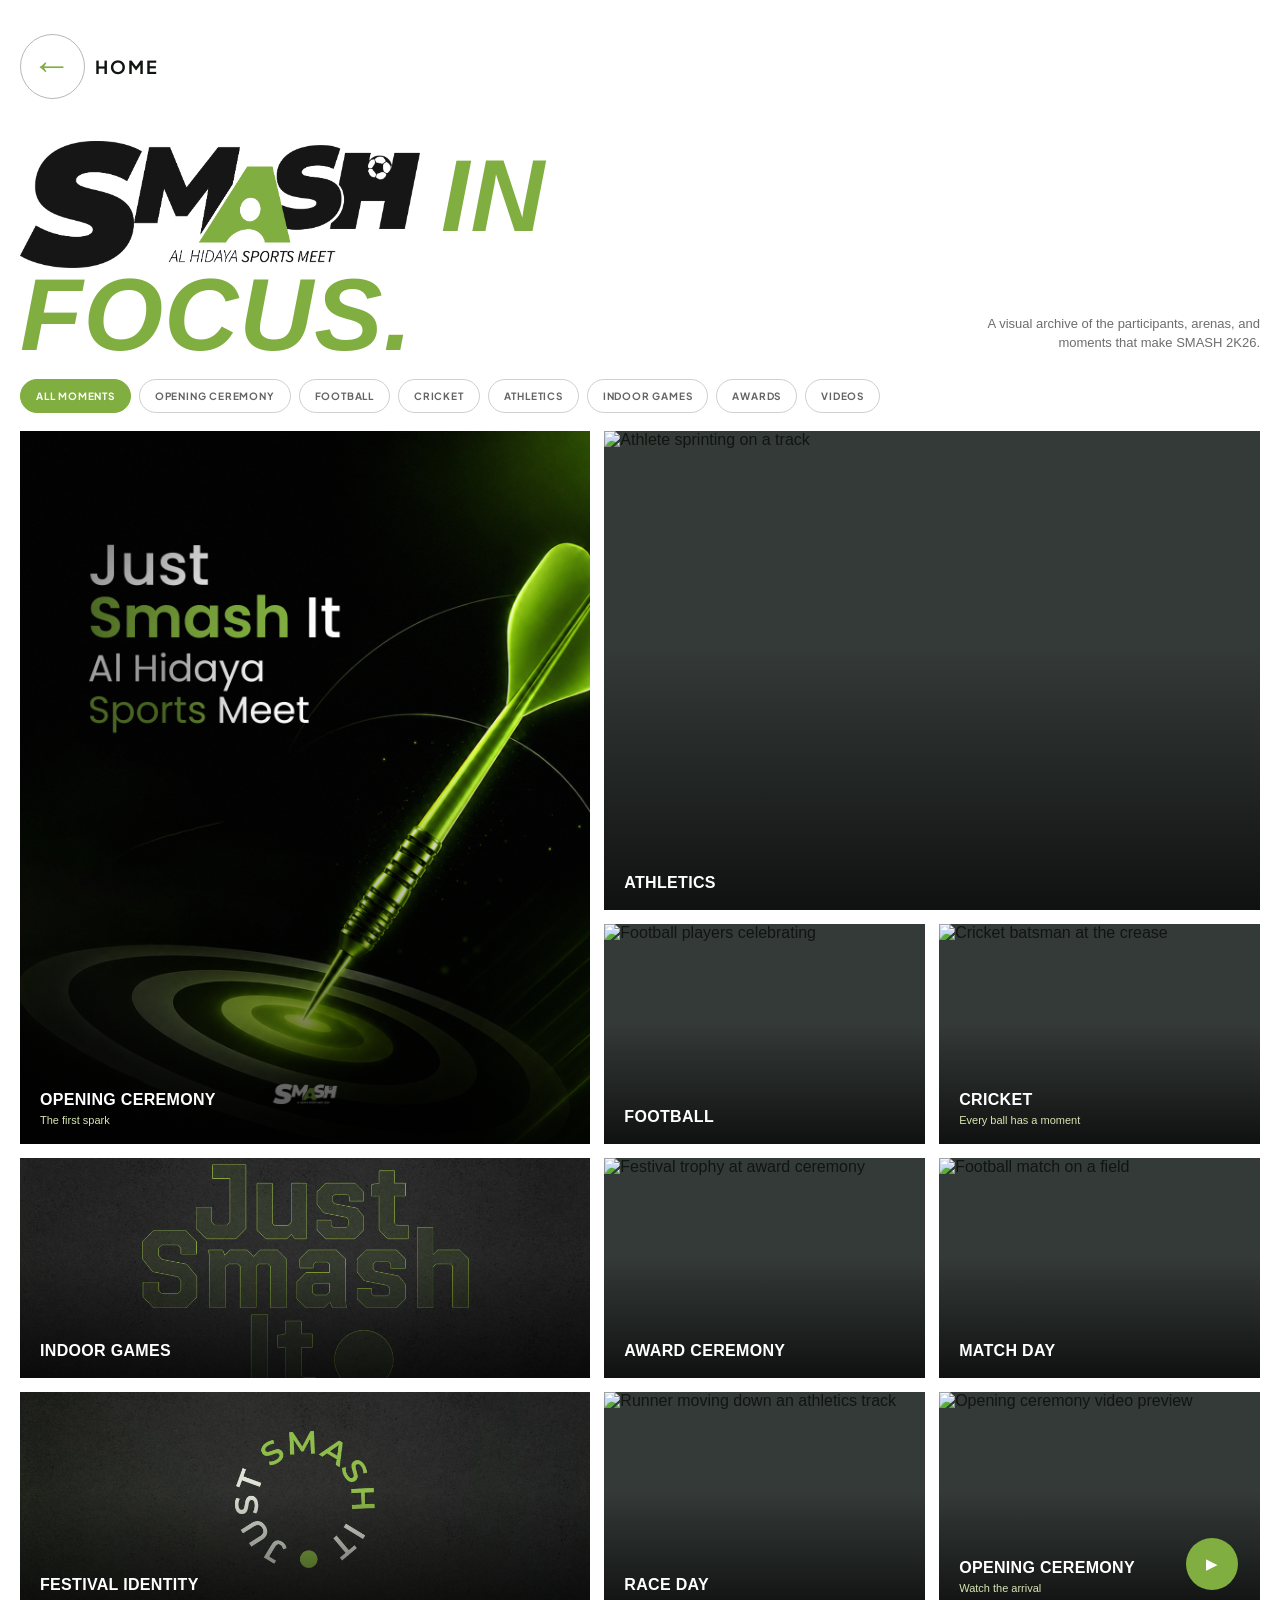
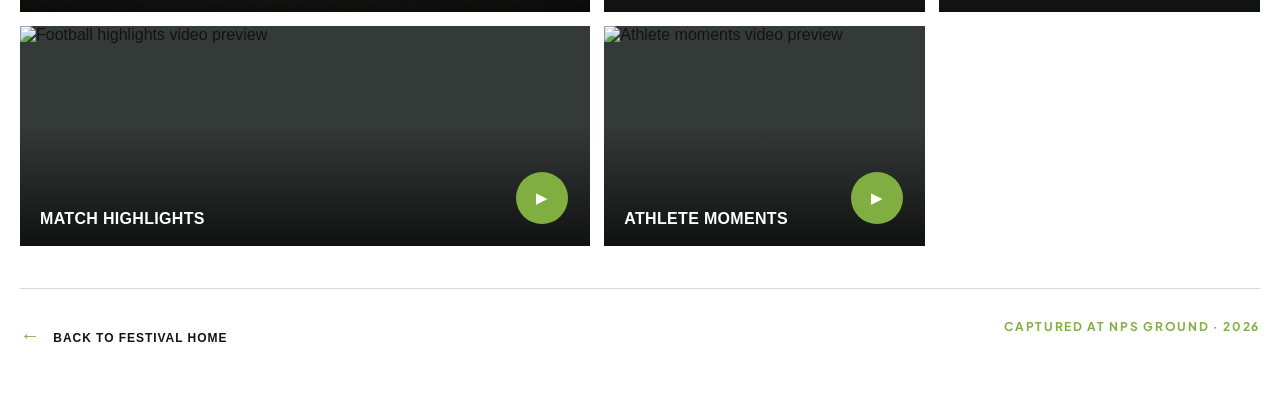
==== gallery.html @ e59796a3 "Add files via upload" ====
<!DOCTYPE html>
<html lang="en">
<head>
  <meta charset="UTF-8">
  <meta name="viewport" content="width=device-width, initial-scale=1.0">
  <link rel="stylesheet" href="style.css">
      <link rel="icon" type="image/x-icon" href="./favicon.ico">
  <link rel="preconnect" href="https://fonts.googleapis.com">
  <link rel="preconnect" href="https://fonts.gstatic.com" crossorigin>
  <link href="https://fonts.googleapis.com/css2?family=Barlow+Condensed:ital,wght@0,800;0,900;1,900&family=Plus+Jakarta+Sans:wght@400;500;600;700;800&display=swap" rel="stylesheet">
  <link rel="stylesheet" href="https://fonts.googleapis.com/css2?family=Material+Symbols+Outlined:opsz,wght,FILL,GRAD@20..48,100..700,0..1,-50..200&icon_names=arrow_forward">
  <title>Gallery | Smash 2K26</title>
  <style>
    body.gallery-page { display: block; padding: 0; background: #fff; color: #101511; }
    .gallery-shell { width: min(1968px, calc(100% - 40px)); min-height: 100vh; margin: 0 auto; }
    .gallery-main { position: relative; min-height: 100vh; padding: 34px 0 56px; background: #fff; color: #101511; }
    .gallery-home { display: inline-flex; align-items: center; gap: 10px; color: #101511; font: 700 18px var(--font-ui); letter-spacing: .12em; text-transform: uppercase; }
    .gallery-home span { display: flex; align-items: center; justify-content: center; width: 65px; height: 65px; padding: 5px 2px 8px 2px; place-items: center; border: 1px solid rgba(16,21,17,.3); border-radius: 50%; color: #81ae40; font-size: 40px; transition: transform .25s ease, background .25s ease; }
    .gallery-home:hover span { transform: translateX(-3px); background: rgba(113,128,68,.12); }
    .gallery-heading { display: flex; align-items: end; justify-content: space-between; gap: 20px; margin: 42px 0 22px; }
    .gallery-heading h1 { font: 800 clamp(48px, 8vw, 118px)/.82 var(--font-display); letter-spacing: .01em; text-transform: uppercase; }
    .gallery-heading .galogo { display: inline-block; width: 400px; height: auto; max-width: 50vw; vertical-align: middle; object-fit: contain; }
    .gallery-heading h1 em { color: #81ae40; font-style: italic; font-weight: 800; }
    .gallery-heading p { max-width: 280px; margin-bottom: 4px; color: rgba(16,21,17,.62); font-size: 13px; line-height: 1.5; text-align: right; }
    .gallery-controls { display: flex; flex-wrap: wrap; gap: 8px; margin-bottom: 18px; }
    .gallery-filter { padding: 10px 15px; border: 1px solid rgba(16,21,17,.2); border-radius: 999px; color: rgba(16,21,17,.66); background: transparent; cursor: pointer; font: 700 10px var(--font-ui); letter-spacing: .08em; text-transform: uppercase; transition: .25s ease; }
    .gallery-filter:hover, .gallery-filter.is-active { border-color: #81ae40; color: #fff; background: #81ae40; }
    .gallery-page .gallery-grid { display: grid; grid-template-columns: minmax(0, 1.6fr) minmax(0, .9fr) minmax(0, .9fr); grid-template-rows: minmax(360px, 1fr) 220px; grid-auto-rows: 220px; gap: 14px; }
    .gallery-page .gallery-item { min-height: 0; background: #343a38; }
    .gallery-page .gallery-item { cursor: zoom-in; }
    .gallery-page .gallery-item.gallery-feature { grid-row: 1 / span 2; grid-column: 1; }
    .gallery-page .gallery-item:nth-child(2) { grid-row: 1; grid-column: 2 / span 2; }
    .gallery-page .gallery-item:nth-child(3) { grid-row: 2; grid-column: 2; }
    .gallery-page .gallery-item:nth-child(4) { grid-row: 2; grid-column: 3; }
    .gallery-page .gallery-item:nth-child(n + 5) { grid-column: auto; grid-row: auto; }
    .gallery-page .gallery-item.is-hidden { display: none; }
    .gallery-page .gallery-item img { display: block; width: 100%; height: 100%; object-fit: cover; transition: transform .65s var(--ease-cinematic), filter .4s ease; }
    .gallery-page .gallery-item:hover img { transform: scale(1.05); filter: saturate(1.15); }
    .gallery-page .gallery-item figcaption { font-size: clamp(15px, 1.25vw, 22px); letter-spacing: .02em; }
    .gallery-page .gallery-item figcaption small { font-weight: 500; letter-spacing: 0; }
    .video-card { cursor: pointer; }
    .video-play { position: absolute; z-index: 2; bottom: 22px; right: 22px; display: grid; width: 52px; height: 52px; place-items: center; border-radius: 50%; color: #fff; background: #81ae40; font-size: 15px; transition: transform .3s ease; }
    .video-card:hover .video-play { transform: scale(1.1); }
    .media-modal { position: fixed; inset: 0; z-index: 2000; display: grid; place-items: center; padding: 70px 24px 24px; background: rgba(5, 6, 7, .94); opacity: 0; pointer-events: none; transition: opacity .3s ease; }
    .media-modal.is-open { opacity: 1; pointer-events: auto; }
    .media-modal-content { width: min(1100px, 100%); max-height: 82vh; display: grid; place-items: center; }
    .media-modal-content img, .media-modal-content video { display: block; width: 100%; max-height: 82vh; object-fit: contain; box-shadow: 0 25px 80px rgba(0,0,0,.55); }
    .media-modal-close { position: absolute; top: 26px; right: 30px; display: grid; width: 48px; height: 48px; place-items: center; border: 1px solid rgba(255,255,255,.25); border-radius: 50%; color: #fff; background: rgba(255,255,255,.08); font-size: 30px; cursor: pointer; }
    .gallery-footer { display: flex; align-items: center; justify-content: space-between; gap: 24px; padding: 30px 0 0; border-top: 1px solid rgba(16,21,17,.16); margin-top: 42px; }
    .gallery-back { color: #101511; font-size: 12px; font-weight: 700; letter-spacing: .08em; text-transform: uppercase; }
    .gallery-back span { color: #81ae40; font-size: 20px; margin-right: 8px; }
    @media (max-width: 760px) {
      .gallery-shell { width: calc(100% - 28px); }
      .gallery-main { padding: 24px 0 50px; }
      .gallery-heading { align-items: start; flex-direction: column; margin: 34px 0 20px; }
      .gallery-heading p { max-width: 360px; margin-bottom: 0; text-align: left; }
      .gallery-page .gallery-grid { grid-template-columns: 1fr 1fr; grid-template-rows: 55vw 34vw; grid-auto-rows: 190px; gap: 9px; }
      .gallery-page .gallery-item.gallery-feature { grid-row: 1; grid-column: 1 / span 2; }
      .gallery-page .gallery-item:nth-child(2) { grid-row: 2; grid-column: 1 / span 2; }
      .gallery-page .gallery-item:nth-child(3), .gallery-page .gallery-item:nth-child(4) { grid-row: auto; grid-column: auto; }
      .gallery-footer { align-items: start; flex-direction: column; }
      .gallery-heading .galogo { width: 120px; max-width: 55vw; }
    }
  </style>
</head>
<body class="gallery-page">
  <main class="gallery-shell">
    <section class="gallery-main" aria-label="Festival photo gallery">
      <a class="gallery-home" href="index.html#home"><span aria-hidden="true">←</span> Home</a>
      <div class="gallery-heading"><h1> <img src="./Asset 4.png" alt="" class="galogo"> <em>in focus.</em></h1><p>A visual archive of the participants, arenas, and moments that make SMASH 2K26.</p></div>
      <div class="gallery-controls" role="group" aria-label="Filter gallery by category">
        <button class="gallery-filter is-active" data-filter="all">All moments</button><button class="gallery-filter" data-filter="opening">Opening Ceremony</button><button class="gallery-filter" data-filter="football">Football</button><button class="gallery-filter" data-filter="cricket">Cricket</button><button class="gallery-filter" data-filter="athletics">Athletics</button><button class="gallery-filter" data-filter="indoor">Indoor Games</button><button class="gallery-filter" data-filter="awards">Awards</button><button class="gallery-filter" data-filter="video">Videos</button>
      </div>
      <div class="gallery-grid">
        <figure class="gallery-item gallery-feature" data-category="opening"><img src="./Artboard 12.jpg" alt="SMASH 2K26 sports meet opening artwork"><figcaption>Opening Ceremony <small>The first spark</small></figcaption></figure>
        <figure class="gallery-item" data-category="athletics"><img src="https://images.unsplash.com/photo-1461896836934-ffe607ba8211?q=80&w=1000&auto=format&fit=crop" alt="Athlete sprinting on a track"><figcaption>Athletics</figcaption></figure>
        <figure class="gallery-item" data-category="football"><img src="https://images.unsplash.com/photo-1518609878373-06d740f60d8b?q=80&w=1000&auto=format&fit=crop" alt="Football players celebrating"><figcaption>Football</figcaption></figure>
        <figure class="gallery-item gallery-wide" data-category="cricket"><img src="https://images.unsplash.com/photo-1531415074968-036ba1b575da?q=80&w=1400&auto=format&fit=crop" alt="Cricket batsman at the crease"><figcaption>Cricket <small>Every ball has a moment</small></figcaption></figure>
        <figure class="gallery-item" data-category="indoor"><img src="./1789043104189-667914839.jpg" alt="SMASH 2K26 indoor sports artwork"><figcaption>Indoor Games</figcaption></figure>
        <figure class="gallery-item" data-category="awards"><img src="https://images.unsplash.com/photo-1569511166187-97eb6e387d50?q=80&w=1000&auto=format&fit=crop" alt="Festival trophy at award ceremony"><figcaption>Award Ceremony</figcaption></figure>
        <figure class="gallery-item" data-category="football"><img src="https://images.unsplash.com/photo-1579952363873-27f3bade9f55?q=80&w=1000&auto=format&fit=crop" alt="Football match on a field"><figcaption>Match Day</figcaption></figure>
        <figure class="gallery-item" data-category="opening"><img src="./1789043102961-45405661.jpg" alt="SMASH 2K26 branded festival graphic"><figcaption>Festival Identity</figcaption></figure>
        <figure class="gallery-item" data-category="athletics"><img src="https://images.unsplash.com/photo-1552674605-db6ffd4facb5?q=80&w=1000&auto=format&fit=crop" alt="Runner moving down an athletics track"><figcaption>Race Day</figcaption></figure>
        <figure class="gallery-item video-card gallery-wide" data-category="video" data-video="https://storage.googleapis.com/coverr-main/mp4/Mt_Baker.mp4" data-poster="https://images.unsplash.com/photo-1461896836934-ffe607ba8211?q=80&w=1400&auto=format&fit=crop"><img src="https://images.unsplash.com/photo-1461896836934-ffe607ba8211?q=80&w=1400&auto=format&fit=crop" alt="Opening ceremony video preview"><span class="video-play" aria-hidden="true">▶</span><figcaption>Opening Ceremony <small>Watch the arrival</small></figcaption></figure>
        <figure class="gallery-item video-card" data-category="video" data-video="https://storage.googleapis.com/coverr-main/mp4/Footboys.mp4" data-poster="https://images.unsplash.com/photo-1579952363873-27f3bade9f55?q=80&w=1000&auto=format&fit=crop"><img src="https://images.unsplash.com/photo-1579952363873-27f3bade9f55?q=80&w=1000&auto=format&fit=crop" alt="Football highlights video preview"><span class="video-play" aria-hidden="true">▶</span><figcaption>Match Highlights</figcaption></figure>
        <figure class="gallery-item video-card" data-category="video" data-video="https://storage.googleapis.com/coverr-main/mp4/Footage-of-a-sportsman-running-on-a-treadmill.mp4" data-poster="https://images.unsplash.com/photo-1552674605-db6ffd4facb5?q=80&w=1000&auto=format&fit=crop"><img src="https://images.unsplash.com/photo-1552674605-db6ffd4facb5?q=80&w=1000&auto=format&fit=crop" alt="Athlete moments video preview"><span class="video-play" aria-hidden="true">▶</span><figcaption>Athlete Moments</figcaption></figure>
      </div>
      <div class="gallery-footer"><a class="gallery-back" href="index.html#gallery"><span>←</span> Back to festival home</a><span class="section-kicker">Captured at NPS Ground · 2026</span></div>
    </section>
  </main>

  <div class="media-modal" id="mediaModal" role="dialog" aria-modal="true" aria-label="Gallery preview" aria-hidden="true">
    <button class="media-modal-close" type="button" aria-label="Close preview">&times;</button>
    <div class="media-modal-content" id="mediaModalContent"></div>
  </div>

  <script>
    const mediaModal = document.getElementById('mediaModal');
    const mediaModalContent = document.getElementById('mediaModalContent');
    const closeMediaModal = () => {
      mediaModal.classList.remove('is-open');
      mediaModal.setAttribute('aria-hidden', 'true');
      mediaModalContent.replaceChildren();
      document.body.style.overflow = '';
    };

    document.querySelectorAll('.gallery-filter').forEach((button) => {
      button.addEventListener('click', () => {
        document.querySelectorAll('.gallery-filter').forEach((item) => item.classList.remove('is-active'));
        button.classList.add('is-active');
        const filter = button.dataset.filter;
        document.querySelectorAll('.gallery-item').forEach((item) => {
          item.classList.toggle('is-hidden', filter !== 'all' && item.dataset.category !== filter);
        });
      });
    });

    document.querySelectorAll('.gallery-item').forEach((item) => {
      item.addEventListener('click', () => {
        const videoUrl = item.dataset.video;
        const image = item.querySelector('img');
        const media = videoUrl ? document.createElement('video') : document.createElement('img');

        if (videoUrl) {
          media.src = videoUrl;
          media.poster = item.dataset.poster || image?.src || '';
          media.controls = true;
          media.autoplay = true;
          media.playsInline = true;
        } else {
          media.removeAttribute('controls');
          media.src = image.src;
          media.alt = image.alt;
        }

        mediaModalContent.replaceChildren(media);
        mediaModal.classList.add('is-open');
        mediaModal.setAttribute('aria-hidden', 'false');
        document.body.style.overflow = 'hidden';
      });
    });

    document.querySelector('.media-modal-close').addEventListener('click', closeMediaModal);
    mediaModal.addEventListener('click', (event) => {
      if (event.target === mediaModal) closeMediaModal();
    });
    document.addEventListener('keydown', (event) => {
      if (event.key === 'Escape' && mediaModal.classList.contains('is-open')) closeMediaModal();
    });
  </script>
</body>
</html>
---- style.css ----
*{
    outline: none;
    font-family: "Poppins", sans-serif;
    border: none;
    padding: 0;
    margin: 0;
    box-sizing: border-box;
    text-decoration: none;
}


:root {
      --canvas-bg: #d7d8dc;
      --hero-bg: #050607;
      --hero-border: rgba(255, 255, 255, 0.08);
      
      --white: #ffffff;
      --text-main: #ffffff;
      --text-muted: rgba(255, 255, 255, 0.72);
      --text-subtle: rgba(255, 255, 255, 0.48);
      
      --glass-nav: rgba(255, 255, 255, 0.07);
      --glass-nav-border: rgba(255, 255, 255, 0.12);
      --nav-pill-active: rgba(255, 255, 255, 0.16);
      --nav-pill-active-border: rgba(255, 255, 255, 0.22);
      
      --glass-card: rgba(255, 255, 255, 0.09);
      --glass-card-border: rgba(255, 255, 255, 0.13);
      --glass-blur: 24px;
      
      --accent-lime: #c8ff5a;
      --accent-lime-hover: #d8ff72;
      --accent-dark: #0a0c08;

      --font-display: 'Barlow Condensed', -apple-system, sans-serif;
      --font-ui: 'Plus Jakarta Sans', -apple-system, BlinkMacSystemFont, 'Segoe UI', Roboto, sans-serif;
      
      --ease-cinematic: cubic-bezier(0.16, 1, 0.3, 1);
      --ease-spring: cubic-bezier(0.34, 1.35, 0.64, 1);
    }

    *, *::before, *::after {
      box-sizing: border-box;
      margin: 0;
      padding: 0;
      -webkit-font-smoothing: antialiased;
      -moz-osx-font-smoothing: grayscale;
    }

    html, body {
      width: 100%;
      min-height: 100vh;
      background-color: var(--canvas-bg);
      font-family: var(--font-ui);
      color: var(--text-main);
      overflow-x: hidden;
    }

    html,
    body,
    .schedule-table {
      scrollbar-width: none;
    }

    html::-webkit-scrollbar,
    body::-webkit-scrollbar,
    .schedule-table::-webkit-scrollbar {
      display: none;
      width: 0;
      height: 0;
    }

    html {
      scroll-behavior: auto;
      scroll-padding-top: 104px;
    }

    body {
      padding: 12px;
      display: flex;
      flex-direction: column;
      align-items: center;
      justify-content: flex-start;
      gap: 18px;
    }

    @media (min-width: 1024px) {
      body {
        padding: 18px;
        min-height: 100vh;
      }
    }

    .hero-container {
      position: relative;
      width: 100%;
      max-width: 1720px;
      min-height: calc(100vh - 24px);
      background-color: var(--hero-bg);
      border-radius: 8px;
      border: 1px solid var(--hero-border);
      overflow: hidden;
      display: flex;
      flex-direction: column;
      justify-content: space-between;
      box-shadow: 0 35px 70px -15px rgba(0, 0, 0, 0.45);
    }

    @media (min-width: 1024px) {
      .hero-container {
        height: calc(100vh - 36px);
        min-height: 720px;
        max-height: 1080px;
        border-radius: 12px;
      }
    }

    /* Background athlete imagery */
    .hero-visual {
      position: absolute;
      inset: 0;
      z-index: 1;
      pointer-events: none;
      overflow: hidden;
    }

    .hero-visual-media {
      width: 100%;
      height: 100%;
      object-fit: cover;
      object-position: 72% 38%;
      transform: scale(1.03);
      transition: transform 1.2s var(--ease-cinematic);
      will-change: transform;
      filter: contrast(1.08) saturate(1.04) brightness(0.92);
    }

    @media (min-width: 1280px) {
      .hero-visual-media {
        object-position: 70% 32%;
      }
    }

    /* Multi-stage cinematic gradients for readability */
    .hero-scrim {
      position: absolute;
      inset: 0;
      z-index: 2;
      pointer-events: none;
      background:
        linear-gradient(90deg, 
          rgba(5, 6, 7, 0.95) 0%, 
          rgba(5, 6, 7, 0.85) 34%, 
          rgba(5, 6, 7, 0.42) 60%, 
          rgba(5, 6, 7, 0.15) 80%,
          rgba(5, 6, 7, 0.35) 100%
        ),
        linear-gradient(0deg, 
          rgba(5, 6, 7, 0.95) 0%, 
          rgba(5, 6, 7, 0.65) 24%, 
          transparent 54%
        ),
        linear-gradient(180deg, 
          rgba(5, 6, 7, 0.65) 0%, 
          transparent 22%
        );
    }

    .site-header {
      position: fixed;
      top: 18px;
      left: 18px;
      right: 18px;
      z-index: 1000;
      display: flex;
      align-items: center;
      justify-content: space-between;
      padding: 0;
      width: auto;
    }

    @media (min-width: 1024px) {
      .site-header {
        top: 60px;
        left: max(60px, calc((100vw - 1720px) / 2 + 42px));
        right: max(60px, calc((100vw - 1720px) / 2 + 42px));
        z-index: 1000;
      }
    }

    /* Left circular brand logo with image */
    .brand-logo {
      display: flex;
      align-items: center;
      justify-content: center;
      width: 200px;
      height: 62px;
      border-radius: 300px;
      background: var(--white);
      text-decoration: none;
      box-shadow: 0 10px 25px rgba(0, 0, 0, 0.35);
      transition: transform 0.35s var(--ease-spring), box-shadow 0.35s ease;
      flex-shrink: 0;
      position: relative;
      z-index: 12;
      overflow: hidden;
      padding: 15px 20px 15px 20px;
    }

    .brand-logo:hover {
      transform: scale(1.06);
      box-shadow: 0 14px 30px rgba(0, 0, 0, 0.45);
    }

    .brand-logo-img {
      width: 180px;
      height: 50px;
      display: block;
    }

    .nav-pill-wrapper {
      display: none;
      position: relative;
    }

    @media (min-width: 900px) {
      .nav-pill-wrapper {
        display: flex;
        align-items: center;
        background: var(--glass-nav);
        backdrop-filter: blur(var(--glass-blur));
        -webkit-backdrop-filter: blur(var(--glass-blur));
        border: 1px solid var(--glass-nav-border);
        border-radius: 9999px;
        padding: 6px;
        height: 62px;
        box-shadow: 0 16px 36px rgba(0, 0, 0, 0.3);
        position: relative;
        isolation: isolate;
      }

      .nav-pill-wrapper {
        position: fixed;
        top: 60px;
        left: 50%;
        z-index: 1000;
        transform: translateX(-50%);
      }
    }

    /* Fluid sliding capsule pill that glides on click/hover */
    .nav-slider-indicator {
      position: absolute;
      top: 6px;
      bottom: 6px;
      left: 0;
      border-radius: 9999px;
      background: var(--nav-pill-active);
      border: 1px solid var(--nav-pill-active-border);
      backdrop-filter: blur(14px);
      box-shadow: 0 4px 14px rgba(0, 0, 0, 0.3), inset 0 1px 1px rgba(255, 255, 255, 0.2);
      transition: transform 0.36s cubic-bezier(0.22, 1, 0.36, 1), 
                  width 0.36s cubic-bezier(0.22, 1, 0.36, 1), 
                  opacity 0.2s ease;
      pointer-events: none;
      z-index: 1;
      opacity: 0;
      transform: translateX(0);
    }

    .nav-pill-list {
      display: flex;
      align-items: center;
      list-style: none;
      gap: 2px;
      position: relative;
      z-index: 2;
    }

    .nav-pill-link {
      display: inline-flex;
      align-items: center;
      justify-content: center;
      padding: 10px 24px;
      color: rgba(255, 255, 255, 0.78);
      font-size: 15px;
      font-weight: 600;
      letter-spacing: -0.2px;
      text-decoration: none;
      border-radius: 9999px;
      transition: color 0.25s ease;
      position: relative;
      cursor: pointer;
      user-select: none;
    }

    .nav-pill-link:hover {
      color: var(--white);
    }

    .nav-pill-link.active {
      color: var(--white);
    }

    .nav-pill-wrapper.is-light-surface .nav-pill-link {
      color: rgba(16, 21, 17, 0.72);
    }

    .nav-pill-wrapper.is-light-surface .nav-pill-link:hover,
    .nav-pill-wrapper.is-light-surface .nav-pill-link.active {
      color: #101511;
    }

    .nav-pill-wrapper.is-light-surface .nav-slider-indicator {
      background: rgba(16, 21, 17, 0.1);
      border-color: rgba(16, 21, 17, 0.18);
      box-shadow: 0 4px 14px rgba(16, 21, 17, 0.12), inset 0 1px 1px rgba(255, 255, 255, 0.45);
    }

    .header-actions {
      display: flex;
      align-items: center;
      gap: 12px;
      z-index: 12;
    }

   .results{
    display: flex;
    align-items: center;
    justify-content: center;
    gap: 12px;
    padding: 5px 5px 5px 15px;
    background: var(--accent-lime);
    border:none;
    height: 62px;
    width: 135px;
    border-radius: 9999px;
    font-size: 15px;
    font-weight: 400;
    color: var(--accent-dark);
    transition:  0.6s ease, transform 0.6s ease;
    cursor: pointer;
    box-shadow: rgba(0, 0, 0, 0.35) 0px 5px 15px;
   }

   .icon{
    display: flex;
    align-items: center;
    justify-content: center;
    width: 50px;
    height: 50px;
    border-radius: 50%;
    background: var(--accent-dark);
    color: var(--accent-lime);
    transform: rotate(-45deg);
    transition: 0.4s ease, transform 0.4s ease;
   }

   .hero-body{
    position: relative;
    z-index: 5;
    top: 230px;
    margin-top: auto;   
    margin-bottom: auto;
   }

   .results:hover{
    background: var(--accent-lime-hover);
   }

   .results:hover .icon{
    transform: rotate(0deg);
   }


.material-symbols-outlined {
  font-variation-settings:
  'FILL' 0,
  'wght' 400,
  'GRAD' 0,
  'opsz' 24
  
}


    .mobile-nav-toggle {
      display: flex;
      align-items: center;
      justify-content: center;
      width: 54px;
      height: 54px;
      border-radius: 50%;
      background: var(--glass-nav);
      backdrop-filter: blur(var(--glass-blur));
      border: 1px solid var(--glass-nav-border);
      color: var(--white);
      cursor: pointer;
      border: none;
      outline: none;
      transition: background 0.2s ease;
    }

    .mobile-nav-icon {
      transition: opacity 0.2s ease, transform 0.2s ease;
    }

    .mobile-nav-icon-close {
      position: absolute;
      opacity: 0;
      transform: rotate(-90deg) scale(.7);
    }

    .mobile-nav-toggle.is-open .mobile-nav-icon-menu {
      opacity: 0;
      transform: rotate(90deg) scale(.7);
    }

    .mobile-nav-toggle.is-open .mobile-nav-icon-close {
      opacity: 1;
      transform: rotate(0) scale(1);
    }

    @media (min-width: 900px) {
      .mobile-nav-toggle {
        display: none;
      }
    }

    .hero-body {
      position: relative;
      z-index: 5;
      padding: 30px 24px 30px 24px;
      width: 100%;
      display: flex;
      flex-direction: column;
      justify-content: center;
      margin-top: auto;
      margin-bottom: auto;
    }

    @media (min-width: 1024px) {
      .hero-body {
        padding: 0 42px;
        margin-top: 5vh;
        margin-bottom: auto;
      }
    }



    .herotitlelogo{
      width: min(900px, 100%);
      height: auto;
        margin-bottom: 10px;
    }



    @media (min-width: 768px) {
      .hero-title span.highlight-italic {
        -webkit-text-stroke: 2.5px rgba(255, 255, 255, 0.95);
      }
    }

    .hero-footer {
      position: relative;
      z-index: 10;
      display: flex;
      flex-direction: column;
      gap: 24px;
      padding: 24px;
      width: 100%;
      align-items: flex-start;
    }

    @media (min-width: 1024px) {
      .hero-footer {
        flex-direction: row;
        align-items: flex-end;
        justify-content: space-between;
        padding: 0 42px 42px 42px;
        gap: 32px;
      }
    }

    .hero-narrative {
      max-width: 440px;
      font-size: clamp(14px, 1.05vw, 17px);
      line-height: 1.48;
      color: var(--text-muted);
      font-weight: 500;
      letter-spacing: -0.1px;
    }

    @media (min-width: 1024px) {
      .hero-narrative {
        margin-bottom: 6px;
      }
    }

    .event-info-card {
      background: var(--glass-card);
      backdrop-filter: blur(var(--glass-blur));
      -webkit-backdrop-filter: blur(var(--glass-blur));
      border: 1px solid var(--glass-card-border);
      border-radius: 28px;
      padding: 12px 24px 12px 14px;
      display: flex;
      align-items: center;
      gap: 16px;
      box-shadow: 0 20px 40px rgba(0, 0, 0, 0.35);
      transition: border-color 0.3s ease, transform 0.3s ease;
      text-decoration: none;
      color: inherit;
    }

    .event-info-card:hover {
      border-color: rgba(200, 255, 90, 0.4);
      transform: translateY(-2px);
    }

    .event-icon-badge {
      width: 58px;
      height: 58px;
      border-radius: 18px;
      background-color: var(--accent-lime);
      color: var(--accent-dark);
      display: flex;
      align-items: center;
      justify-content: center;
      flex-shrink: 0;
      box-shadow: 0 8px 20px rgba(200, 255, 90, 0.3);
      transition: transform 0.3s var(--ease-spring);
    }

    .event-info-card:hover .event-icon-badge {
      transform: scale(1.06) rotate(3deg);
    }

    .event-icon-badge svg {
      width: 28px;
      height: 28px;
      fill: currentColor;
    }

    .event-meta {
      display: flex;
      flex-direction: column;
      gap: 3px;
    }

    .event-meta-dates {
      font-size: 17px;
      font-weight: 700;
      color: var(--white);
      letter-spacing: -0.2px;
    }

    .event-meta-venue {
      font-size: 13.5px;
      color: var(--text-muted);
      font-weight: 500;
      display: flex;
      align-items: center;
      gap: 5px;
    }

    .event-meta-venue svg {
      width: 13px;
      height: 13px;
      fill: var(--accent-lime);
      flex-shrink: 0;
    }

    @keyframes heroFadeIn {
      from {
        opacity: 0;
        transform: translateY(18px);
      }
      to {
        opacity: 1;
        transform: translateY(0);
      }
    }

    .animate-in {
      animation: heroFadeIn 0.9s var(--ease-cinematic) forwards;
    }

    .delay-1 { animation-delay: 0.1s; }
    .delay-2 { animation-delay: 0.25s; }
    .delay-3 { animation-delay: 0.4s; }

    .scroll-reveal {
      opacity: 0;
      filter: blur(4px);
      transform: translate3d(0, 64px, 0) scale(.975);
      transform-origin: center bottom;
      transition: opacity 0.9s var(--ease-cinematic), transform 0.9s var(--ease-cinematic), filter 0.9s ease;
      will-change: opacity, transform, filter;
    }

    .scroll-reveal > * {
      opacity: 0;
      transform: translate3d(0, 26px, 0);
      transition: opacity 0.7s var(--ease-cinematic), transform 0.7s var(--ease-cinematic);
      transition-delay: var(--reveal-delay, 0ms);
      will-change: opacity, transform;
    }

    .scroll-reveal.is-visible {
      opacity: 1;
      filter: blur(0);
      transform: translate3d(0, 0, 0) scale(1);
    }

    .scroll-reveal.is-visible > * {
      opacity: 1;
      transform: translate3d(0, 0, 0);
    }

    /* Mobile Drawer */
    .mobile-drawer {
      position: fixed;
      inset: 0;
      background: rgba(5, 6, 7, 0.96);
      backdrop-filter: blur(28px);
      z-index: 99;
      display: flex;
      flex-direction: column;
      justify-content: center;
      align-items: center;
      gap: 28px;
      opacity: 0;
      pointer-events: none;
      transition: opacity 0.35s var(--ease-cinematic);
    }

    .mobile-drawer.is-open {
      opacity: 1;
      pointer-events: auto;
    }

    .mobile-drawer-close {
      position: absolute;
      top: 32px;
      right: 32px;
      width: 52px;
      height: 52px;
      border-radius: 50%;
      background: rgba(255, 255, 255, 0.1);
      border: 1px solid rgba(255, 255, 255, 0.2);
      color: var(--white);
      font-size: 28px;
      cursor: pointer;
      display: flex;
      align-items: center;
      justify-content: center;
    }

    .mobile-drawer a {
      color: var(--white);
      text-decoration: none;
      font-size: 28px;
      font-weight: 800;
      letter-spacing: -0.5px;
      text-transform: uppercase;
      transition: color 0.2s ease;
    }

    .mobile-drawer a:hover {
      color: var(--accent-lime);
    }

    @media (max-width: 899px) {
      .header-actions .btn-pill-live {
        height: 52px;
        padding: 0 20px;
        font-size: 14px;
      }
      .header-actions .btn-circle-arrow {
        width: 52px;
        height: 52px;
      }
      .brand-logo {
        width: 145px;
        height: 63px;
      }
      .herotitlelogo{
        margin-bottom: -60px;
      }
      .brand-logo-img {
        width: 100%;
        height: auto;
        max-height: 42px;
        object-fit: contain;
      }
      .hero-container {
        min-height: 94vh;
      }
      .hero-body {
        top: 0;
      }
    }

    @media (max-width: 640px) {
      body {
        padding: 8px;
      }
      .hero-container {
        border-radius: 8px;
        min-height: auto;
        padding-bottom: 24px;
        height: 650px;
      }
      .site-header {
        padding: 0;
      }
      .hero-body {
        padding: 42px 18px 24px 18px;
      }
      .hero-title {
        font-size: clamp(54px, 14.5vw, 82px);
        letter-spacing: -0.04em;
      }
      .hero-footer {
        padding: 12px 18px 0 18px;
        gap: 20px;
      }
      .event-info-card {
        width: 100%;
      }
      .hero-visual-media {
        object-position: 78% 28%;
        opacity: 0.88;
      }
    }

    @media (prefers-reduced-motion: reduce) {
      *, *::before, *::after {
        animation-duration: 0.01ms !important;
        transition-duration: 0.01ms !important;
      }

      .scroll-reveal {
        opacity: 1;
        filter: none;
        transform: none;
      }

      .scroll-reveal > * {
        opacity: 1;
        transform: none;
        transition: none;
      }
    }

    .site-content { width: 100%; max-width: 1720px; color: #101511; background: #f4f5ef; }
    .content-section { padding: clamp(72px, 9vw, 150px) clamp(24px, 6vw, 100px); }
    .section-kicker { display: block; margin-bottom: 18px; color: #81ae40; font: 700 12px var(--font-ui); letter-spacing: .14em; text-transform: uppercase; }
    .section-heading h2, .results-cta h2 { font: 800 clamp(42px, 6vw, 88px)/.91 var(--font-display); letter-spacing: -.02em; text-transform: uppercase; }
    .section-heading h2 em, .results-cta h2 em { color: #81ae40; font-style: italic; }
    .section-heading-row { display: flex; align-items: end; justify-content: space-between; gap: 32px; margin-bottom: 56px; }
    .section-heading-row > p { max-width: 320px; color: #667069; font-size: 15px; line-height: 1.6; }
    .about-section { background: #f4f5ef; }
    .about-grid { display: grid; grid-template-columns: 1.1fr .9fr; gap: 9vw; margin-top: 64px; }
    .intro-copy { max-width: 620px; font-size: clamp(22px, 2.1vw, 36px); line-height: 1.18; font-weight: 600; letter-spacing: -.03em; }
    .about-details { display: grid; grid-template-columns: repeat(3, 1fr); gap: 30px; margin-top: 70px; }
    .about-details div { border-top: 1px solid #cbd0c5; padding-top: 16px; }.about-details strong, .about-details p { display: block; font-size: 12px; }.about-details strong { color: #81ae40; text-transform: uppercase; letter-spacing: .08em; }.about-details p { margin-top: 12px; line-height: 1.5; color: #667069; }
    .stat-grid { display: grid; grid-template-columns: 1fr 1fr; border-top: 1px solid #cbd0c5; }.stat-card { min-height: 150px; padding: 22px 20px; border-bottom: 1px solid #cbd0c5; }.stat-card:nth-child(odd) { border-right: 1px solid #cbd0c5; }.stat-card strong { display: block; font: 800 clamp(42px, 5vw, 74px) var(--font-display); }.stat-card span { color: #667069; font-size: 13px; text-transform: uppercase; letter-spacing: .1em; }
    .sports-section { background: #101511; color: white; }.sports-section .section-heading h2 { color: white; }.sports-section .section-heading h2 em { color: var(--accent-lime); }.sports-section .section-heading-row > p { color: #a5ada3; }.sports-grid { display: grid; grid-template-columns: repeat(4, 1fr); gap: 12px; }.sport-card { position: relative; display: flex; align-items: end; min-height: 260px; overflow: hidden; color: white; background: #30382f; }.sport-card-wide { grid-column: span 2; }.sport-card img { position: absolute; inset: 0; width: 100%; height: 100%; object-fit: cover; opacity: .72; transition: transform .6s ease, opacity .4s ease; }.sport-card::after { content: ''; position: absolute; inset: 35% 0 0; background: linear-gradient(transparent, rgba(0,0,0,.8)); }.sport-card:hover img { transform: scale(1.07); opacity: .95; }.sport-card span { position: relative; z-index: 1; padding: 24px; font: 800 clamp(24px, 3vw, 40px) var(--font-display); text-transform: uppercase; }.sport-card b { position: absolute; z-index: 1; top: 18px; right: 20px; color: var(--accent-lime); font-size: 12px; }
    .schedule-section { background: #e7eadf; }.schedule-table { border-top: 1px solid #b8c0b5; }.schedule-row { display: grid; grid-template-columns: 2fr 1.2fr 1fr 1.2fr; gap: 20px; align-items: center; min-height: 78px; border-bottom: 1px solid #b8c0b5; font-size: 14px; }.schedule-row strong { font-size: 16px; }.schedule-head { min-height: 44px; color: #81ae40; font-size: 11px; font-weight: 700; letter-spacing: .12em; text-transform: uppercase; }.text-link { color: #101511; border-bottom: 1px solid #101511; padding-bottom: 7px; font-size: 13px; font-weight: 700; text-transform: uppercase; letter-spacing: .08em; }.text-link span { font-size: 18px; margin-left: 8px; }
    .results-cta { display: flex; align-items: center; justify-content: space-between; gap: 32px; padding: clamp(64px, 8vw, 120px) clamp(24px, 6vw, 100px); background: #c8ff5a; }.results-cta .section-kicker { color: #50611e; }.results-cta h2 em { color: #50611e; }.lime-button { display: inline-flex; align-items: center; gap: 30px; padding: 8px 8px 8px 24px; color: white; background: #101511; border-radius: 999px; font-size: 13px; font-weight: 700; text-transform: uppercase; white-space: nowrap; }.lime-button span { display: grid; width: 42px; height: 42px; place-items: center; border-radius: 50%; color: #101511; background: #c8ff5a; font-size: 20px; }
    .gallery-section { background: #f4f5ef; }.gallery-grid { display: grid; grid-template-columns: 1.3fr 1fr 1fr; grid-auto-rows: 240px; gap: 12px; }.gallery-item { position: relative; overflow: hidden; margin: 0; background: #c5c9bd; cursor: zoom-in; }.gallery-feature { grid-row: span 2; }.gallery-item img { width: 100%; height: 100%; object-fit: cover; transition: transform .6s ease; }.gallery-item:hover img { transform: scale(1.06); }.gallery-item::after { content: ''; position: absolute; inset: 45% 0 0; background: linear-gradient(transparent, rgba(0,0,0,.7)); }.gallery-item figcaption { position: absolute; z-index: 1; right: 20px; bottom: 18px; left: 20px; color: white; font-weight: 700; text-transform: uppercase; }.gallery-item small { display: block; margin-top: 5px; color: #d6e5b2; font-size: 11px; font-weight: 500; text-transform: none; }
    .index-media-modal { position: fixed; inset: 0; z-index: 2000; display: grid; place-items: center; padding: 70px 24px 24px; background: rgba(5, 6, 7, .94); opacity: 0; pointer-events: none; transition: opacity .3s ease; }
    .index-media-modal.is-open { opacity: 1; pointer-events: auto; }
    .index-media-modal img, .index-media-modal video { display: block; width: min(1100px, 100%); max-height: 82vh; object-fit: contain; box-shadow: 0 25px 80px rgba(0,0,0,.55); }
    .index-media-modal [hidden] { display: none !important; }
    .index-media-modal-close { position: absolute; top: 26px; right: 30px; display: grid; width: 48px; height: 48px; place-items: center; border: 1px solid rgba(255,255,255,.25); border-radius: 50%; color: #fff; background: rgba(255,255,255,.08); font-size: 30px; cursor: pointer; }
    .highlights-section { background: #d8ddd0; }.highlight-grid { display: grid; grid-template-columns: 1fr 1.2fr 1fr; gap: 12px; margin-top: 56px; }.highlight-card { position: relative; display: flex; min-height: 280px; padding: 24px; flex-direction: column; justify-content: flex-end; color: white; background: #202820; overflow: hidden; cursor: pointer; }.highlight-card:nth-child(2) { background: #292216; }.highlight-card:nth-child(3) { background: #17212a; }.highlight-card video { position: absolute; inset: 0; z-index: 0; width: 100%; height: 100%; object-fit: cover; opacity: .78; pointer-events: none; }.highlight-card::after { content: ''; position: absolute; inset: 35% 0 0; z-index: 1; background: linear-gradient(transparent, rgba(0,0,0,.82)); pointer-events: none; }.highlight-play { position: absolute; bottom: 24px; right: 24px; z-index: 3; display: grid; width: 56px; height: 56px; place-items: center; padding: 0 0 0 3px; border: 0; border-radius: 50%; color: #101511; background: #fff; font-size: 18px; line-height: 1; cursor: pointer; box-shadow: 0 8px 24px rgba(0,0,0,.3); transition: transform .3s var(--ease-spring), background .3s ease; }.highlight-card:hover .highlight-play, .highlight-play:focus-visible { transform: scale(1.1); background: var(--accent-lime); }.highlight-card strong, .highlight-card small { position: relative; z-index: 2; }.highlight-card strong { font: 800 30px var(--font-display); text-transform: uppercase; }.highlight-card small { margin-top: 8px; color: #d2dbd0; }
    .info-section { display: grid; grid-template-columns: 1fr 1fr; gap: 10vw; background: #f4f5ef; }.announcement { margin-top: 48px; padding-top: 16px; border-top: 1px solid #cbd0c5; }.announcement time { color: #81ae40; font-size: 11px; font-weight: 700; letter-spacing: .1em; }.announcement strong { display: block; margin-top: 12px; font: 800 25px var(--font-display); text-transform: uppercase; }.announcement p { margin-top: 7px; color: #667069; font-size: 14px; line-height: 1.5; }.venue-list { margin-top: 48px; border-top: 1px solid #cbd0c5; }.venue-list div { display: flex; justify-content: space-between; gap: 16px; padding: 18px 0; border-bottom: 1px solid #cbd0c5; }.venue-list strong { font: 800 21px var(--font-display); text-transform: uppercase; }.venue-list span { color: #667069; font-size: 12px; text-align: right; }
    .community-section { background: #101511; color: white; }.community-section .section-heading h2 { color: white; }.community-section .section-heading h2 em { color: var(--accent-lime); }.community-section .section-heading-row > p { color: #a5ada3; }.people-grid { display: grid; grid-template-columns: repeat(4, 1fr); gap: 12px; margin-top: 56px; }.people-grid div { min-height: 190px; padding: 22px; border: 1px solid #384238; }.people-grid b { display: block; color: var(--accent-lime); font-size: 12px; }.people-grid strong { display: block; margin-top: 56px; font: 800 25px var(--font-display); text-transform: uppercase; }.people-grid span { display: block; margin-top: 8px; color: #9da89d; font-size: 12px; line-height: 1.4; }
    .partners-section { background: #e7eadf; }.partner-row { display: flex; justify-content: space-between; align-items: center; gap: 30px; margin-top: 70px; padding: 32px 0; border-top: 1px solid #b8c0b5; border-bottom: 1px solid #b8c0b5; color: #535e51; font-size: clamp(18px, 2vw, 30px); font-weight: 800; letter-spacing: .04em; }.partner-row span:nth-child(2) { font-family: Georgia, serif; font-style: italic; font-weight: 400; }.partner-row span:nth-child(3) { font-size: .75em; letter-spacing: .18em; }.partner-row span:nth-child(5) { font-family: var(--font-display); letter-spacing: .1em; }
    .site-footer { padding: 70px clamp(24px, 6vw, 100px) 26px; color: white; background: #101511; }.footer-brand { display: flex; align-items: center; justify-content: space-between; padding-bottom: 70px; border-bottom: 1px solid #384238; }.footer-brand img { max-width: 240px; height: 64px; object-fit: contain; padding: 8px 20px; }.footer-brand p { color: #b8c2b4; font-size: 18px; line-height: 1.4; text-align: right; }.footer-links { display: flex; gap: 100px; padding: 48px 0; }.footer-links div { display: flex; flex-direction: column; gap: 12px; }.footer-links strong { margin-bottom: 5px; color: var(--accent-lime); font-size: 11px; letter-spacing: .12em; text-transform: uppercase; }.footer-links a { color: #c8d0c6; font-size: 14px; }.footer-bottom { display: flex; justify-content: space-between; gap: 20px; padding-top: 20px; color: #7e8b7b; border-top: 1px solid #384238; font-size: 11px; text-transform: uppercase; letter-spacing: .08em; }.footer-bottom a { color: var(--accent-lime); }
    @media (min-width: 761px) and (max-width: 1023px) { .content-section { padding: 88px 44px; }.sports-grid, .gallery-grid { grid-template-columns: 1fr 1fr; }.sport-card-wide { grid-column: span 2; }.gallery-feature { grid-row: span 2; }.highlight-grid, .people-grid { grid-template-columns: 1fr 1fr; }.highlight-card-tall { grid-row: span 2; }.info-section { grid-template-columns: 1fr; gap: 64px; }.partner-row { align-items: flex-start; flex-wrap: wrap; justify-content: flex-start; } }
    @media (max-width: 760px) { .content-section { padding: 74px 18px; }.about-grid, .info-section { grid-template-columns: 1fr; gap: 54px; }.about-details { grid-template-columns: 1fr; gap: 22px; margin-top: 42px; }.section-heading-row, .results-cta, .footer-brand { align-items: flex-start; flex-direction: column; }.sports-grid { grid-template-columns: 1fr 1fr; }.sport-card-wide { grid-column: span 2; }.sport-card { min-height: 190px; }.gallery-grid { grid-template-columns: 1fr 1fr; grid-auto-rows: 180px; }.gallery-feature { grid-row: span 2; }.highlight-grid, .people-grid { grid-template-columns: 1fr; }.highlight-card, .highlight-card-tall { min-height: 220px; }.schedule-table { overflow-x: auto; }.schedule-row { min-width: 650px; }.schedule-head { min-height: 42px; }.partner-row { align-items: flex-start; flex-wrap: wrap; justify-content: flex-start; }.footer-brand p { text-align: left; }.footer-links { gap: 54px; }.footer-bottom { align-items: flex-start; flex-direction: column; } }
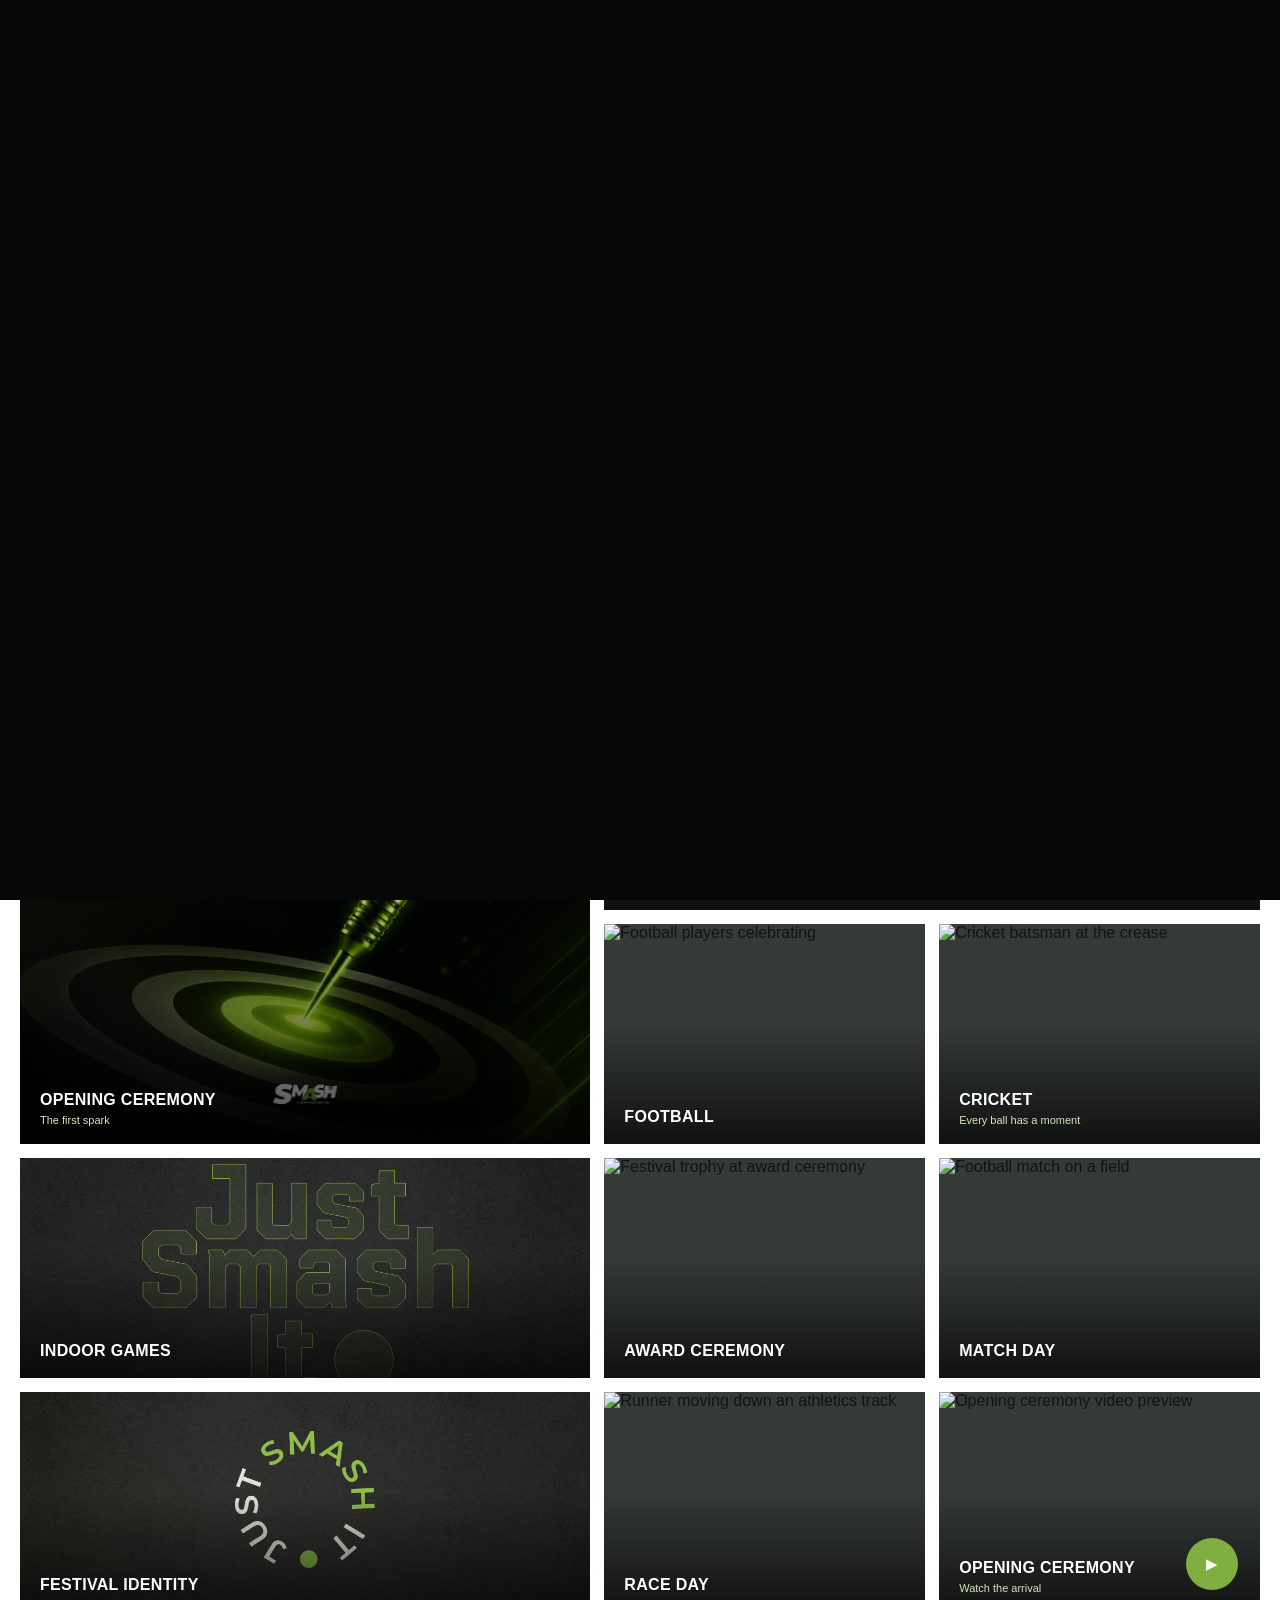
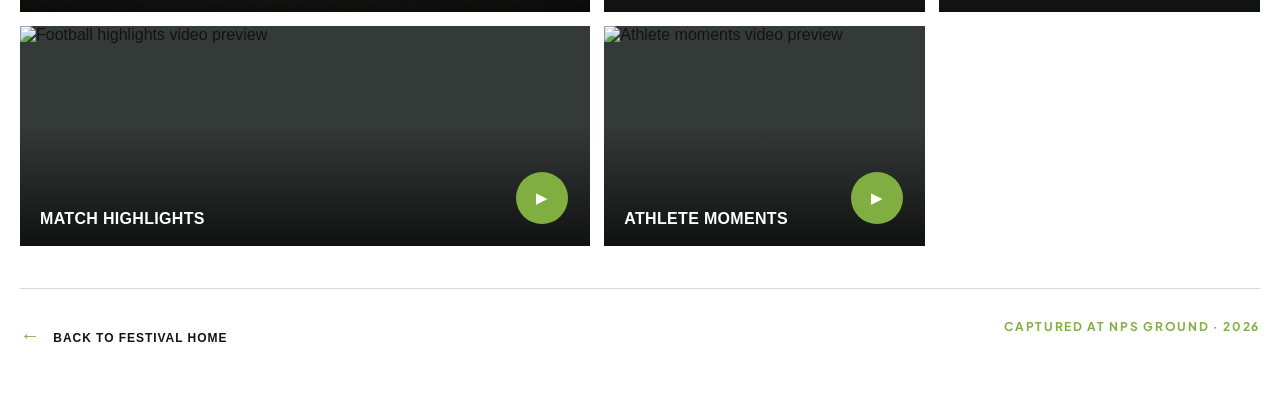
==== commit 8efbe258: "index" ====
--- a/gallery.html
+++ b/gallery.html
@@ -64,6 +64,9 @@
   </style>
 </head>
 <body class="gallery-page">
+  <div class="site-loader" id="siteLoader" aria-hidden="true">
+    <video src="./loading%20.mp4" autoplay muted playsinline preload="auto"></video>
+  </div>
   <main class="gallery-shell">
     <section class="gallery-main" aria-label="Festival photo gallery">
       <a class="gallery-home" href="index.html#home"><span aria-hidden="true">←</span> Home</a>
@@ -95,6 +98,13 @@
   </div>
 
   <script>
+    document.querySelector('#siteLoader video')?.addEventListener('ended', () => {
+      const siteLoader = document.getElementById('siteLoader');
+      if (!siteLoader) return;
+      siteLoader.classList.add('is-hidden');
+      window.setTimeout(() => siteLoader.remove(), 850);
+    }, { once: true });
+
     const mediaModal = document.getElementById('mediaModal');
     const mediaModalContent = document.getElementById('mediaModalContent');
     const closeMediaModal = () => {
--- a/style.css
+++ b/style.css
@@ -82,6 +82,33 @@
       align-items: center;
       justify-content: flex-start;
       gap: 18px;
+    }
+
+    .site-loader {
+      position: fixed;
+      inset: 0;
+      z-index: 3000;
+      background: #050607;
+      opacity: 1;
+      transform: translateY(0);
+      transition: transform .8s var(--ease-cinematic), visibility .8s ease;
+    }
+
+    .site-loader.is-hidden {
+      visibility: hidden;
+      pointer-events: none;
+      transform: translateY(-100%);
+    }
+
+    .site-loader video {
+      display: block;
+      width: 100%;
+      height: 100%;
+      object-fit: cover;
+    }
+
+    @media (prefers-reduced-motion: reduce) {
+      .site-loader { transition: none; }
     }
 
     @media (min-width: 1024px) {
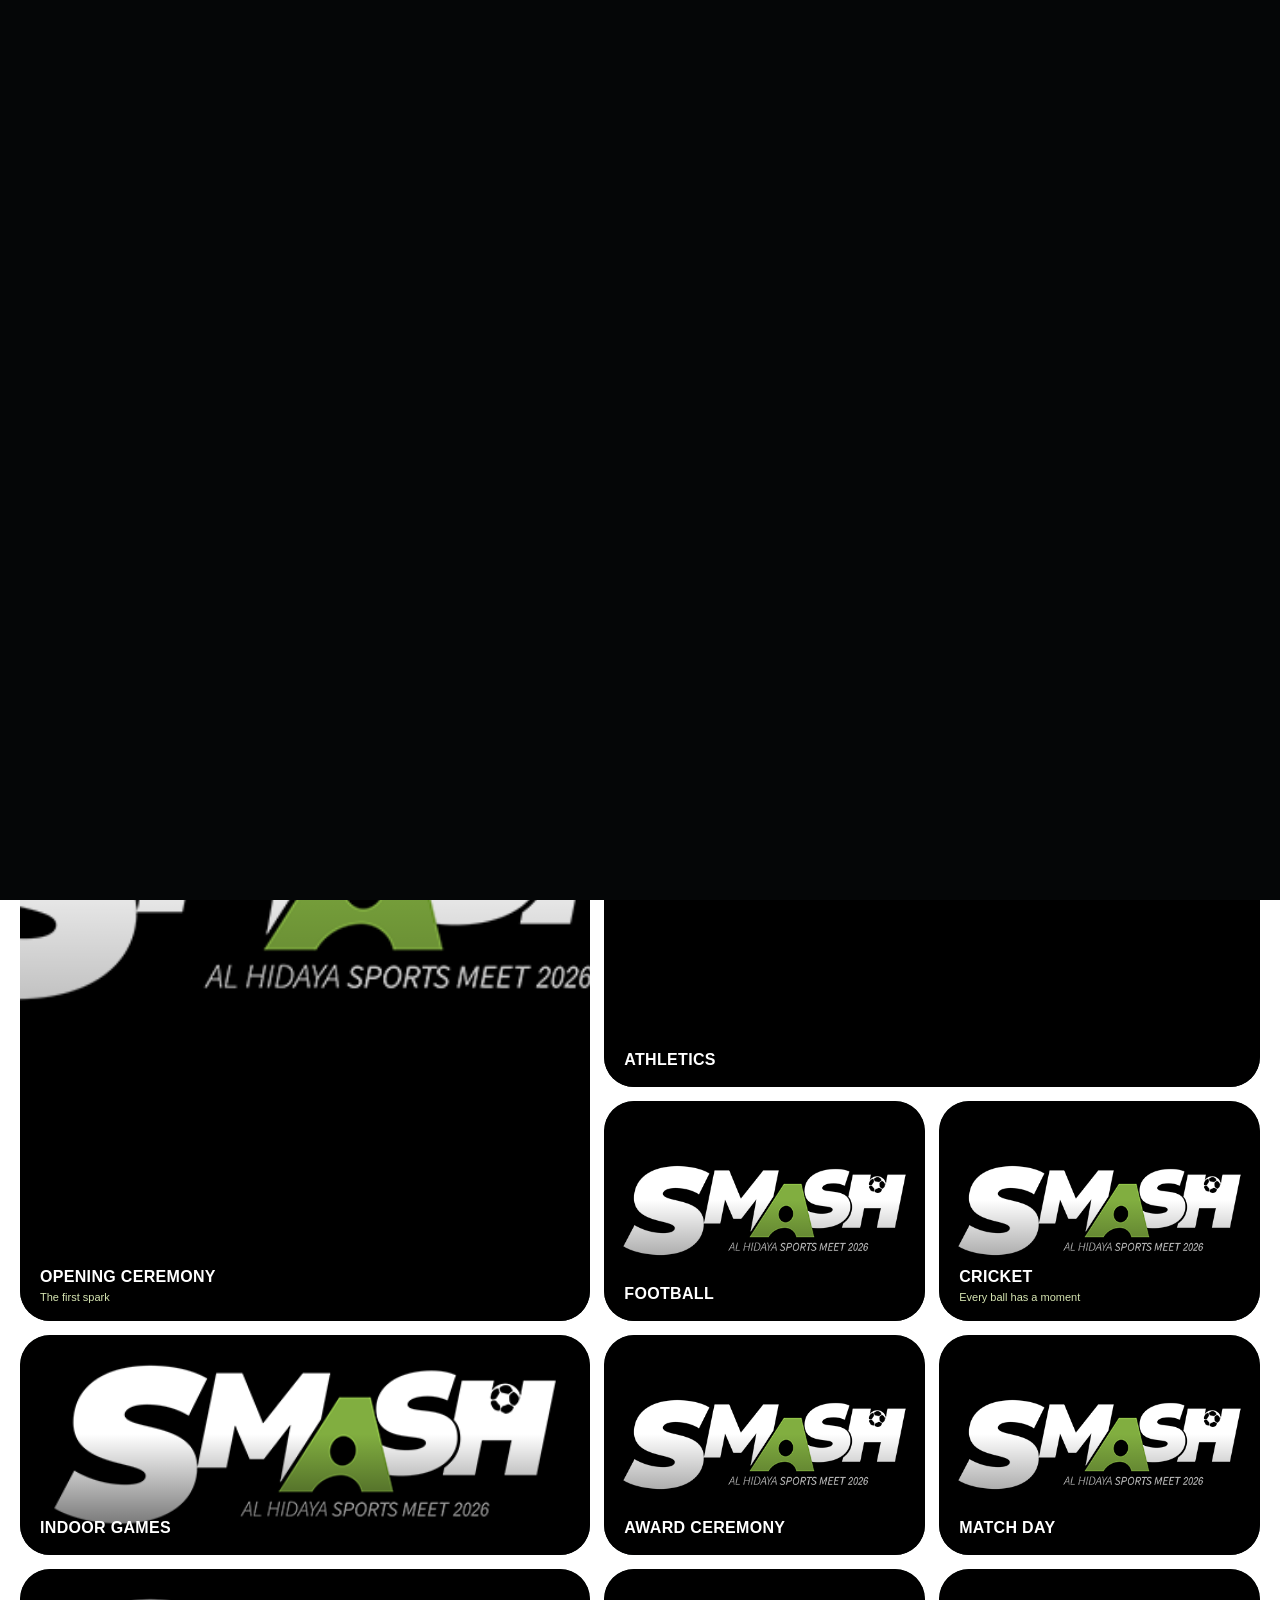
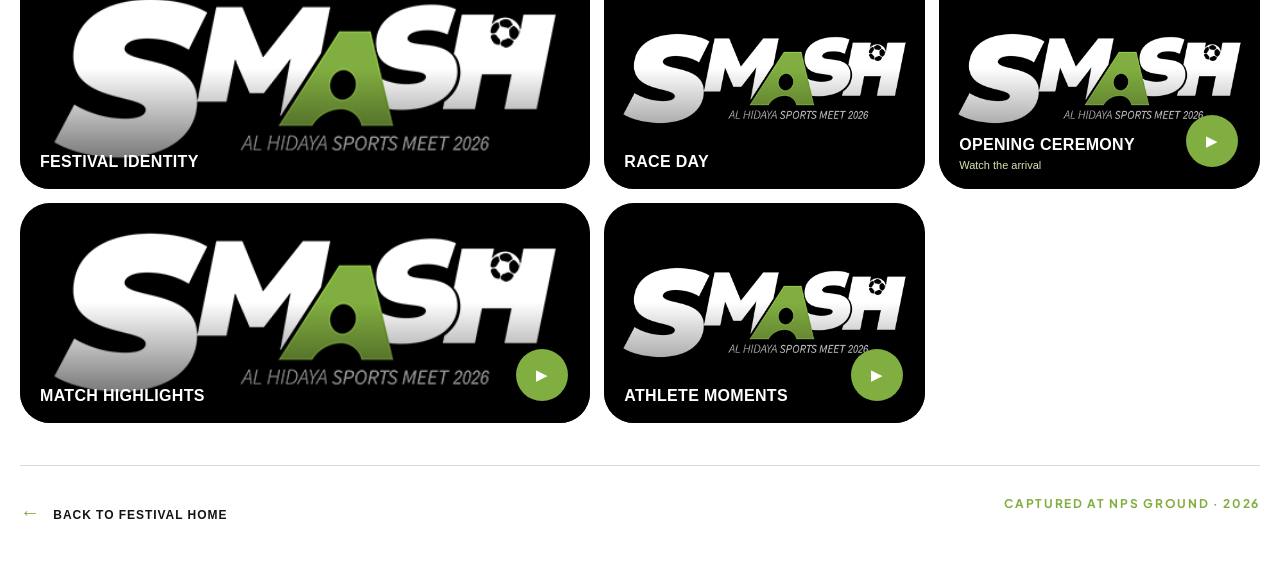
==== commit a5db05e0: "index" ====
--- a/gallery.html
+++ b/gallery.html
@@ -75,18 +75,18 @@
         <button class="gallery-filter is-active" data-filter="all">All moments</button><button class="gallery-filter" data-filter="opening">Opening Ceremony</button><button class="gallery-filter" data-filter="football">Football</button><button class="gallery-filter" data-filter="cricket">Cricket</button><button class="gallery-filter" data-filter="athletics">Athletics</button><button class="gallery-filter" data-filter="indoor">Indoor Games</button><button class="gallery-filter" data-filter="awards">Awards</button><button class="gallery-filter" data-filter="video">Videos</button>
       </div>
       <div class="gallery-grid">
-        <figure class="gallery-item gallery-feature" data-category="opening"><img src="./Artboard 12.jpg" alt="SMASH 2K26 sports meet opening artwork"><figcaption>Opening Ceremony <small>The first spark</small></figcaption></figure>
-        <figure class="gallery-item" data-category="athletics"><img src="https://images.unsplash.com/photo-1461896836934-ffe607ba8211?q=80&w=1000&auto=format&fit=crop" alt="Athlete sprinting on a track"><figcaption>Athletics</figcaption></figure>
-        <figure class="gallery-item" data-category="football"><img src="https://images.unsplash.com/photo-1518609878373-06d740f60d8b?q=80&w=1000&auto=format&fit=crop" alt="Football players celebrating"><figcaption>Football</figcaption></figure>
-        <figure class="gallery-item gallery-wide" data-category="cricket"><img src="https://images.unsplash.com/photo-1531415074968-036ba1b575da?q=80&w=1400&auto=format&fit=crop" alt="Cricket batsman at the crease"><figcaption>Cricket <small>Every ball has a moment</small></figcaption></figure>
-        <figure class="gallery-item" data-category="indoor"><img src="./1789043104189-667914839.jpg" alt="SMASH 2K26 indoor sports artwork"><figcaption>Indoor Games</figcaption></figure>
-        <figure class="gallery-item" data-category="awards"><img src="https://images.unsplash.com/photo-1569511166187-97eb6e387d50?q=80&w=1000&auto=format&fit=crop" alt="Festival trophy at award ceremony"><figcaption>Award Ceremony</figcaption></figure>
-        <figure class="gallery-item" data-category="football"><img src="https://images.unsplash.com/photo-1579952363873-27f3bade9f55?q=80&w=1000&auto=format&fit=crop" alt="Football match on a field"><figcaption>Match Day</figcaption></figure>
-        <figure class="gallery-item" data-category="opening"><img src="./1789043102961-45405661.jpg" alt="SMASH 2K26 branded festival graphic"><figcaption>Festival Identity</figcaption></figure>
-        <figure class="gallery-item" data-category="athletics"><img src="https://images.unsplash.com/photo-1552674605-db6ffd4facb5?q=80&w=1000&auto=format&fit=crop" alt="Runner moving down an athletics track"><figcaption>Race Day</figcaption></figure>
-        <figure class="gallery-item video-card gallery-wide" data-category="video" data-video="https://storage.googleapis.com/coverr-main/mp4/Mt_Baker.mp4" data-poster="https://images.unsplash.com/photo-1461896836934-ffe607ba8211?q=80&w=1400&auto=format&fit=crop"><img src="https://images.unsplash.com/photo-1461896836934-ffe607ba8211?q=80&w=1400&auto=format&fit=crop" alt="Opening ceremony video preview"><span class="video-play" aria-hidden="true">▶</span><figcaption>Opening Ceremony <small>Watch the arrival</small></figcaption></figure>
-        <figure class="gallery-item video-card" data-category="video" data-video="https://storage.googleapis.com/coverr-main/mp4/Footboys.mp4" data-poster="https://images.unsplash.com/photo-1579952363873-27f3bade9f55?q=80&w=1000&auto=format&fit=crop"><img src="https://images.unsplash.com/photo-1579952363873-27f3bade9f55?q=80&w=1000&auto=format&fit=crop" alt="Football highlights video preview"><span class="video-play" aria-hidden="true">▶</span><figcaption>Match Highlights</figcaption></figure>
-        <figure class="gallery-item video-card" data-category="video" data-video="https://storage.googleapis.com/coverr-main/mp4/Footage-of-a-sportsman-running-on-a-treadmill.mp4" data-poster="https://images.unsplash.com/photo-1552674605-db6ffd4facb5?q=80&w=1000&auto=format&fit=crop"><img src="https://images.unsplash.com/photo-1552674605-db6ffd4facb5?q=80&w=1000&auto=format&fit=crop" alt="Athlete moments video preview"><span class="video-play" aria-hidden="true">▶</span><figcaption>Athlete Moments</figcaption></figure>
+        <figure class="gallery-item gallery-feature" data-category="opening"><img src="./logo34.png" alt="SMASH 2K26 sports meet opening artwork"><figcaption>Opening Ceremony <small>The first spark</small></figcaption></figure>
+        <figure class="gallery-item" data-category="athletics"><img src="./logo34.png" alt="Athlete sprinting on a track"><figcaption>Athletics</figcaption></figure>
+        <figure class="gallery-item" data-category="football"><img src="./logo34.png" alt="Football players celebrating"><figcaption>Football</figcaption></figure>
+        <figure class="gallery-item gallery-wide" data-category="cricket"><img src="./logo34.png" alt="Cricket batsman at the crease"><figcaption>Cricket <small>Every ball has a moment</small></figcaption></figure>
+        <figure class="gallery-item" data-category="indoor"><img src="./logo34.png" alt="SMASH 2K26 indoor sports artwork"><figcaption>Indoor Games</figcaption></figure>
+        <figure class="gallery-item" data-category="awards"><img src="./logo34.png" alt="Festival trophy at award ceremony"><figcaption>Award Ceremony</figcaption></figure>
+        <figure class="gallery-item" data-category="football"><img src="./logo34.png" alt="Football match on a field"><figcaption>Match Day</figcaption></figure>
+        <figure class="gallery-item" data-category="opening"><img src="./logo34.png" alt="SMASH 2K26 branded festival graphic"><figcaption>Festival Identity</figcaption></figure>
+        <figure class="gallery-item" data-category="athletics"><img src="./logo34.png" alt="Runner moving down an athletics track"><figcaption>Race Day</figcaption></figure>
+        <figure class="gallery-item video-card gallery-wide" data-category="video" data-video="https://storage.googleapis.com/coverr-main/mp4/Mt_Baker.mp4" data-poster="./logo34.png"><img src="./logo34.png" alt="Opening ceremony video preview"><span class="video-play" aria-hidden="true">▶</span><figcaption>Opening Ceremony <small>Watch the arrival</small></figcaption></figure>
+        <figure class="gallery-item video-card" data-category="video" data-video="https://storage.googleapis.com/coverr-main/mp4/Footboys.mp4" data-poster="./logo34.png"><img src="./logo34.png" alt="Football highlights video preview"><span class="video-play" aria-hidden="true">▶</span><figcaption>Match Highlights</figcaption></figure>
+        <figure class="gallery-item video-card" data-category="video" data-video="https://storage.googleapis.com/coverr-main/mp4/Footage-of-a-sportsman-running-on-a-treadmill.mp4" data-poster="./logo34.png"><img src="./logo34.png" alt="Athlete moments video preview"><span class="video-play" aria-hidden="true">▶</span><figcaption>Athlete Moments</figcaption></figure>
       </div>
       <div class="gallery-footer"><a class="gallery-back" href="index.html#gallery"><span>←</span> Back to festival home</a><span class="section-kicker">Captured at NPS Ground · 2026</span></div>
     </section>
--- a/style.css
+++ b/style.css
@@ -795,18 +795,18 @@
     .about-details { display: grid; grid-template-columns: repeat(3, 1fr); gap: 30px; margin-top: 70px; }
     .about-details div { border-top: 1px solid #cbd0c5; padding-top: 16px; }.about-details strong, .about-details p { display: block; font-size: 12px; }.about-details strong { color: #81ae40; text-transform: uppercase; letter-spacing: .08em; }.about-details p { margin-top: 12px; line-height: 1.5; color: #667069; }
     .stat-grid { display: grid; grid-template-columns: 1fr 1fr; border-top: 1px solid #cbd0c5; }.stat-card { min-height: 150px; padding: 22px 20px; border-bottom: 1px solid #cbd0c5; }.stat-card:nth-child(odd) { border-right: 1px solid #cbd0c5; }.stat-card strong { display: block; font: 800 clamp(42px, 5vw, 74px) var(--font-display); }.stat-card span { color: #667069; font-size: 13px; text-transform: uppercase; letter-spacing: .1em; }
-    .sports-section { background: #101511; color: white; }.sports-section .section-heading h2 { color: white; }.sports-section .section-heading h2 em { color: var(--accent-lime); }.sports-section .section-heading-row > p { color: #a5ada3; }.sports-grid { display: grid; grid-template-columns: repeat(4, 1fr); gap: 12px; }.sport-card { position: relative; display: flex; align-items: end; min-height: 260px; overflow: hidden; color: white; background: #30382f; }.sport-card-wide { grid-column: span 2; }.sport-card img { position: absolute; inset: 0; width: 100%; height: 100%; object-fit: cover; opacity: .72; transition: transform .6s ease, opacity .4s ease; }.sport-card::after { content: ''; position: absolute; inset: 35% 0 0; background: linear-gradient(transparent, rgba(0,0,0,.8)); }.sport-card:hover img { transform: scale(1.07); opacity: .95; }.sport-card span { position: relative; z-index: 1; padding: 24px; font: 800 clamp(24px, 3vw, 40px) var(--font-display); text-transform: uppercase; }.sport-card b { position: absolute; z-index: 1; top: 18px; right: 20px; color: var(--accent-lime); font-size: 12px; }
+    .sports-section { background: #101511; color: white; }.sports-section .section-heading h2 { color: white; }.sports-section .section-heading h2 em { color: var(--accent-lime); }.sports-section .section-heading-row > p { color: #a5ada3; }.sports-grid { display: grid; grid-template-columns: repeat(4, 1fr); gap: 12px; }.sport-card { border-radius: 30px; position: relative; display: flex; align-items: end; min-height: 260px; overflow: hidden; color: white; background: #30382f; }.sport-card-wide { grid-column: span 2; }.sport-card img { position: absolute;border-radius: 30px; inset: 0; width: 100%; height: 100%; object-fit: cover; opacity: .72; transition: transform .6s ease, opacity .4s ease; }.sport-card::after { content: ''; position: absolute; inset: 35% 0 0; background: linear-gradient(transparent, rgba(0,0,0,.8)); }.sport-card:hover img { transform: scale(1.07); opacity: .95; }.sport-card span { position: relative; z-index: 1; padding: 24px; font: 800 clamp(24px, 3vw, 40px) var(--font-display); text-transform: uppercase; }.sport-card b { position: absolute; z-index: 1; top: 18px; right: 20px; color: var(--accent-lime); font-size: 12px; }
     .schedule-section { background: #e7eadf; }.schedule-table { border-top: 1px solid #b8c0b5; }.schedule-row { display: grid; grid-template-columns: 2fr 1.2fr 1fr 1.2fr; gap: 20px; align-items: center; min-height: 78px; border-bottom: 1px solid #b8c0b5; font-size: 14px; }.schedule-row strong { font-size: 16px; }.schedule-head { min-height: 44px; color: #81ae40; font-size: 11px; font-weight: 700; letter-spacing: .12em; text-transform: uppercase; }.text-link { color: #101511; border-bottom: 1px solid #101511; padding-bottom: 7px; font-size: 13px; font-weight: 700; text-transform: uppercase; letter-spacing: .08em; }.text-link span { font-size: 18px; margin-left: 8px; }
     .results-cta { display: flex; align-items: center; justify-content: space-between; gap: 32px; padding: clamp(64px, 8vw, 120px) clamp(24px, 6vw, 100px); background: #c8ff5a; }.results-cta .section-kicker { color: #50611e; }.results-cta h2 em { color: #50611e; }.lime-button { display: inline-flex; align-items: center; gap: 30px; padding: 8px 8px 8px 24px; color: white; background: #101511; border-radius: 999px; font-size: 13px; font-weight: 700; text-transform: uppercase; white-space: nowrap; }.lime-button span { display: grid; width: 42px; height: 42px; place-items: center; border-radius: 50%; color: #101511; background: #c8ff5a; font-size: 20px; }
-    .gallery-section { background: #f4f5ef; }.gallery-grid { display: grid; grid-template-columns: 1.3fr 1fr 1fr; grid-auto-rows: 240px; gap: 12px; }.gallery-item { position: relative; overflow: hidden; margin: 0; background: #c5c9bd; cursor: zoom-in; }.gallery-feature { grid-row: span 2; }.gallery-item img { width: 100%; height: 100%; object-fit: cover; transition: transform .6s ease; }.gallery-item:hover img { transform: scale(1.06); }.gallery-item::after { content: ''; position: absolute; inset: 45% 0 0; background: linear-gradient(transparent, rgba(0,0,0,.7)); }.gallery-item figcaption { position: absolute; z-index: 1; right: 20px; bottom: 18px; left: 20px; color: white; font-weight: 700; text-transform: uppercase; }.gallery-item small { display: block; margin-top: 5px; color: #d6e5b2; font-size: 11px; font-weight: 500; text-transform: none; }
+    .gallery-section { background: #f4f5ef; }.gallery-grid { display: grid; grid-template-columns: 1.3fr 1fr 1fr; grid-auto-rows: 240px; gap: 12px; }.gallery-item {border-radius: 30px; position: relative; overflow: hidden; margin: 0; background: #c5c9bd; cursor: zoom-in; }.gallery-feature { grid-row: span 2; }.gallery-item img { border-radius: 30px;width: 100%; height: 100%; object-fit: cover; transition: transform .6s ease; }.gallery-item:hover img { transform: scale(1.06); }.gallery-item::after { content: ''; position: absolute; inset: 45% 0 0; background: linear-gradient(transparent, rgba(0,0,0,.7)); }.gallery-item figcaption { position: absolute; z-index: 1; right: 20px; bottom: 18px; left: 20px; color: white; font-weight: 700; text-transform: uppercase; }.gallery-item small { display: block; margin-top: 5px; color: #d6e5b2; font-size: 11px; font-weight: 500; text-transform: none; }
     .index-media-modal { position: fixed; inset: 0; z-index: 2000; display: grid; place-items: center; padding: 70px 24px 24px; background: rgba(5, 6, 7, .94); opacity: 0; pointer-events: none; transition: opacity .3s ease; }
     .index-media-modal.is-open { opacity: 1; pointer-events: auto; }
     .index-media-modal img, .index-media-modal video { display: block; width: min(1100px, 100%); max-height: 82vh; object-fit: contain; box-shadow: 0 25px 80px rgba(0,0,0,.55); }
     .index-media-modal [hidden] { display: none !important; }
     .index-media-modal-close { position: absolute; top: 26px; right: 30px; display: grid; width: 48px; height: 48px; place-items: center; border: 1px solid rgba(255,255,255,.25); border-radius: 50%; color: #fff; background: rgba(255,255,255,.08); font-size: 30px; cursor: pointer; }
-    .highlights-section { background: #d8ddd0; }.highlight-grid { display: grid; grid-template-columns: 1fr 1.2fr 1fr; gap: 12px; margin-top: 56px; }.highlight-card { position: relative; display: flex; min-height: 280px; padding: 24px; flex-direction: column; justify-content: flex-end; color: white; background: #202820; overflow: hidden; cursor: pointer; }.highlight-card:nth-child(2) { background: #292216; }.highlight-card:nth-child(3) { background: #17212a; }.highlight-card video { position: absolute; inset: 0; z-index: 0; width: 100%; height: 100%; object-fit: cover; opacity: .78; pointer-events: none; }.highlight-card::after { content: ''; position: absolute; inset: 35% 0 0; z-index: 1; background: linear-gradient(transparent, rgba(0,0,0,.82)); pointer-events: none; }.highlight-play { position: absolute; bottom: 24px; right: 24px; z-index: 3; display: grid; width: 56px; height: 56px; place-items: center; padding: 0 0 0 3px; border: 0; border-radius: 50%; color: #101511; background: #fff; font-size: 18px; line-height: 1; cursor: pointer; box-shadow: 0 8px 24px rgba(0,0,0,.3); transition: transform .3s var(--ease-spring), background .3s ease; }.highlight-card:hover .highlight-play, .highlight-play:focus-visible { transform: scale(1.1); background: var(--accent-lime); }.highlight-card strong, .highlight-card small { position: relative; z-index: 2; }.highlight-card strong { font: 800 30px var(--font-display); text-transform: uppercase; }.highlight-card small { margin-top: 8px; color: #d2dbd0; }
+    .highlights-section { background: #d8ddd0; }.highlight-grid { display: grid; grid-template-columns: 1fr 1.2fr 1fr; gap: 12px; margin-top: 56px; }.highlight-card { border-radius: 30px; position: relative; display: flex; min-height: 280px; padding: 24px; flex-direction: column; justify-content: flex-end; color: white; background: #202820; overflow: hidden; cursor: pointer; }.highlight-card:nth-child(2) { background: #292216; }.highlight-card:nth-child(3) { background: #17212a; }.highlight-card video { position: absolute; inset: 0; z-index: 0; width: 100%; height: 100%; object-fit: cover; opacity: .78; pointer-events: none; }.highlight-card::after { content: ''; position: absolute; inset: 35% 0 0; z-index: 1; background: linear-gradient(transparent, rgba(0,0,0,.82)); pointer-events: none; }.highlight-play { position: absolute; bottom: 24px; right: 24px; z-index: 3; display: grid; width: 56px; height: 56px; place-items: center; padding: 0 0 0 3px; border: 0; border-radius: 50%; color: #101511; background: #fff; font-size: 18px; line-height: 1; cursor: pointer; box-shadow: 0 8px 24px rgba(0,0,0,.3); transition: transform .3s var(--ease-spring), background .3s ease; }.highlight-card:hover .highlight-play, .highlight-play:focus-visible { transform: scale(1.1); background: var(--accent-lime); }.highlight-card strong, .highlight-card small { position: relative; z-index: 2; }.highlight-card strong { font: 800 30px var(--font-display); text-transform: uppercase; }.highlight-card small { margin-top: 8px; color: #d2dbd0; }
     .info-section { display: grid; grid-template-columns: 1fr 1fr; gap: 10vw; background: #f4f5ef; }.announcement { margin-top: 48px; padding-top: 16px; border-top: 1px solid #cbd0c5; }.announcement time { color: #81ae40; font-size: 11px; font-weight: 700; letter-spacing: .1em; }.announcement strong { display: block; margin-top: 12px; font: 800 25px var(--font-display); text-transform: uppercase; }.announcement p { margin-top: 7px; color: #667069; font-size: 14px; line-height: 1.5; }.venue-list { margin-top: 48px; border-top: 1px solid #cbd0c5; }.venue-list div { display: flex; justify-content: space-between; gap: 16px; padding: 18px 0; border-bottom: 1px solid #cbd0c5; }.venue-list strong { font: 800 21px var(--font-display); text-transform: uppercase; }.venue-list span { color: #667069; font-size: 12px; text-align: right; }
-    .community-section { background: #101511; color: white; }.community-section .section-heading h2 { color: white; }.community-section .section-heading h2 em { color: var(--accent-lime); }.community-section .section-heading-row > p { color: #a5ada3; }.people-grid { display: grid; grid-template-columns: repeat(4, 1fr); gap: 12px; margin-top: 56px; }.people-grid div { min-height: 190px; padding: 22px; border: 1px solid #384238; }.people-grid b { display: block; color: var(--accent-lime); font-size: 12px; }.people-grid strong { display: block; margin-top: 56px; font: 800 25px var(--font-display); text-transform: uppercase; }.people-grid span { display: block; margin-top: 8px; color: #9da89d; font-size: 12px; line-height: 1.4; }
+    .community-section { background: #101511; color: white; }.community-section .section-heading h2 { color: white; }.community-section .section-heading h2 em { color: var(--accent-lime); }.community-section .section-heading-row > p { color: #a5ada3; }.people-grid { display: grid; grid-template-columns: repeat(4, 1fr); gap: 12px; margin-top: 56px; }.people-grid div {border-radius: 30px; min-height: 190px; padding: 22px; border: 1px solid #384238; }.people-grid b { display: block; color: var(--accent-lime); font-size: 12px; }.people-grid strong { display: block; margin-top: 56px; font: 800 25px var(--font-display); text-transform: uppercase; }.people-grid span { display: block; margin-top: 8px; color: #9da89d; font-size: 12px; line-height: 1.4; }
     .partners-section { background: #e7eadf; }.partner-row { display: flex; justify-content: space-between; align-items: center; gap: 30px; margin-top: 70px; padding: 32px 0; border-top: 1px solid #b8c0b5; border-bottom: 1px solid #b8c0b5; color: #535e51; font-size: clamp(18px, 2vw, 30px); font-weight: 800; letter-spacing: .04em; }.partner-row span:nth-child(2) { font-family: Georgia, serif; font-style: italic; font-weight: 400; }.partner-row span:nth-child(3) { font-size: .75em; letter-spacing: .18em; }.partner-row span:nth-child(5) { font-family: var(--font-display); letter-spacing: .1em; }
     .site-footer { padding: 70px clamp(24px, 6vw, 100px) 26px; color: white; background: #101511; }.footer-brand { display: flex; align-items: center; justify-content: space-between; padding-bottom: 70px; border-bottom: 1px solid #384238; }.footer-brand img { max-width: 240px; height: 64px; object-fit: contain; padding: 8px 20px; }.footer-brand p { color: #b8c2b4; font-size: 18px; line-height: 1.4; text-align: right; }.footer-links { display: flex; gap: 100px; padding: 48px 0; }.footer-links div { display: flex; flex-direction: column; gap: 12px; }.footer-links strong { margin-bottom: 5px; color: var(--accent-lime); font-size: 11px; letter-spacing: .12em; text-transform: uppercase; }.footer-links a { color: #c8d0c6; font-size: 14px; }.footer-bottom { display: flex; justify-content: space-between; gap: 20px; padding-top: 20px; color: #7e8b7b; border-top: 1px solid #384238; font-size: 11px; text-transform: uppercase; letter-spacing: .08em; }.footer-bottom a { color: var(--accent-lime); }
     @media (min-width: 761px) and (max-width: 1023px) { .content-section { padding: 88px 44px; }.sports-grid, .gallery-grid { grid-template-columns: 1fr 1fr; }.sport-card-wide { grid-column: span 2; }.gallery-feature { grid-row: span 2; }.highlight-grid, .people-grid { grid-template-columns: 1fr 1fr; }.highlight-card-tall { grid-row: span 2; }.info-section { grid-template-columns: 1fr; gap: 64px; }.partner-row { align-items: flex-start; flex-wrap: wrap; justify-content: flex-start; } }
